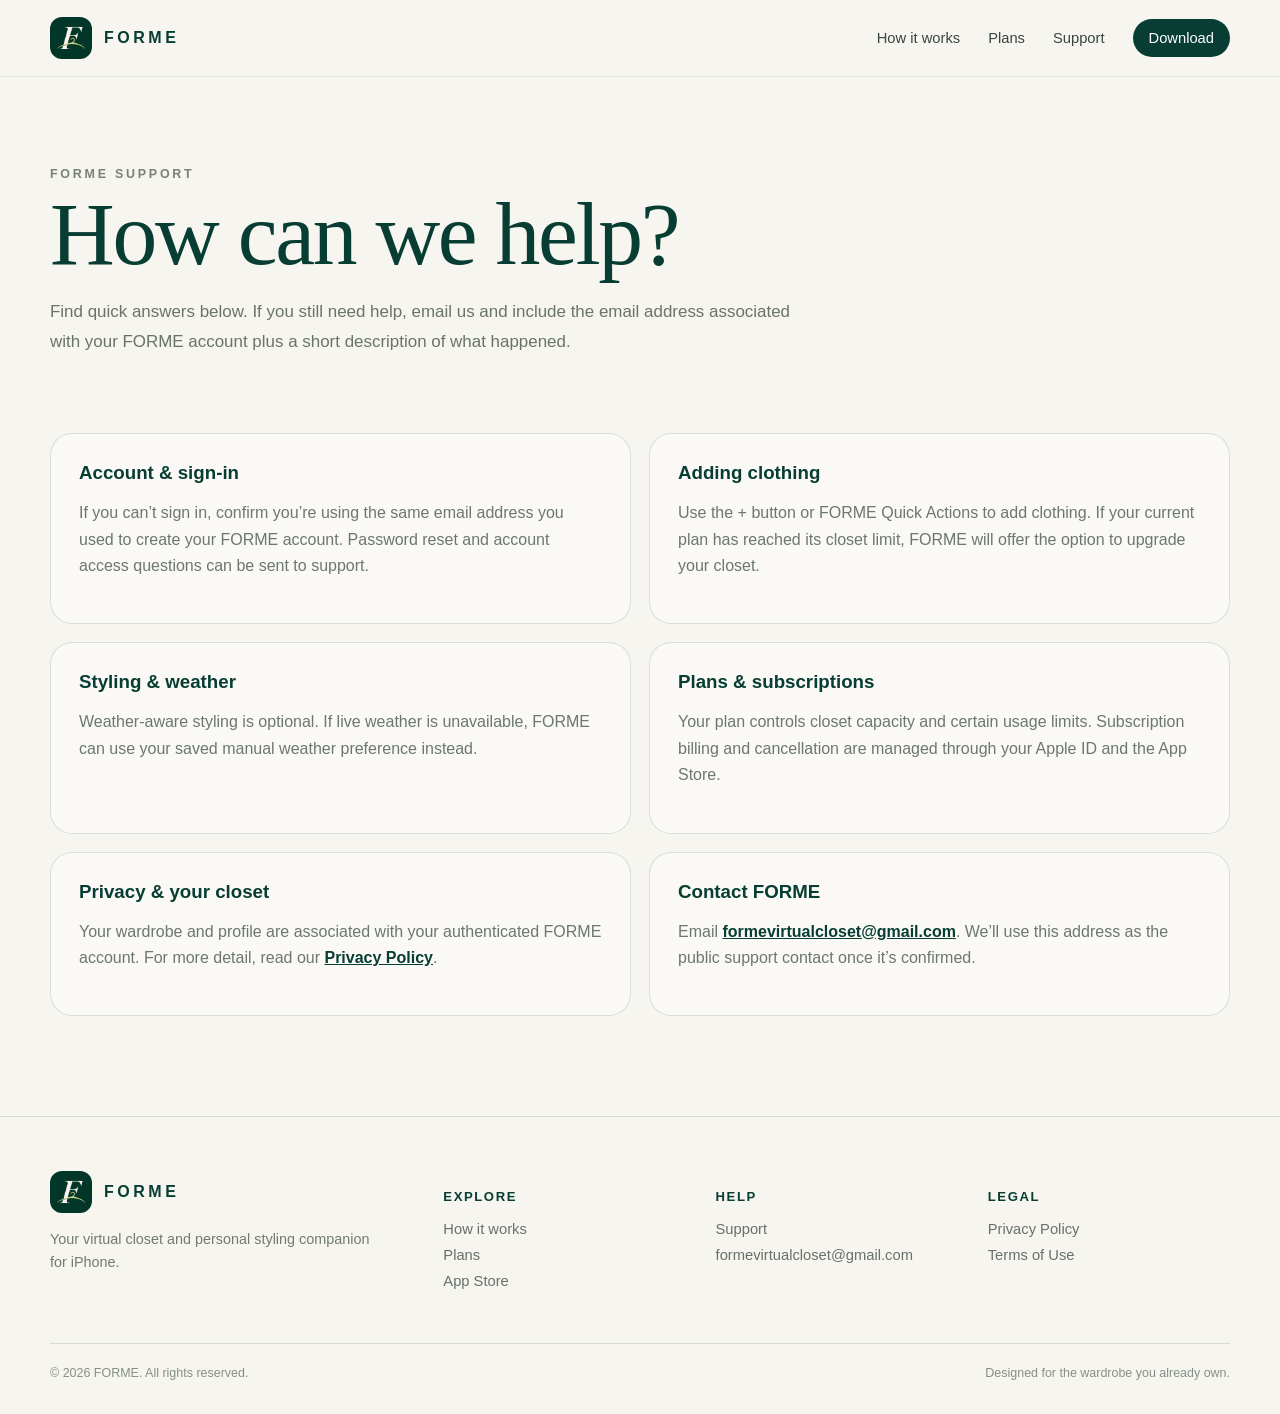
==== support.html @ e9fafc0f "Add files via upload" ====
<!doctype html><html lang="en"><head><meta charset="utf-8"><meta name="viewport" content="width=device-width,initial-scale=1"><title>FORME Support</title><meta name="description" content="Get help with your FORME account, closet, styling tools and plans."><link rel="icon" href="assets/app-icon.png"><link rel="stylesheet" href="styles.css"><script src="config.js" defer></script><script src="script.js" defer></script></head><body>
<header class="site-header"><div class="container nav"><a class="brand" href="index.html"><img src="assets/app-icon.png" alt="FORME"><span>FORME</span></a><button class="mobile-toggle">☰</button><nav class="nav-links"><a href="how-it-works.html">How it works</a><a href="index.html#plans">Plans</a><a href="support.html">Support</a><a class="nav-cta" data-app-store href="#">Download</a></nav></div></header>
<main><section class="page-hero"><div class="container"><div class="eyebrow">FORME Support</div><h1 class="serif">How can we help?</h1><p>Find quick answers below. If you still need help, email us and include the email address associated with your FORME account plus a short description of what happened.</p></div></section><section><div class="container support-grid">
<div class="support-card"><h3>Account & sign-in</h3><p>If you can’t sign in, confirm you’re using the same email address you used to create your FORME account. Password reset and account access questions can be sent to support.</p></div>
<div class="support-card"><h3>Adding clothing</h3><p>Use the + button or FORME Quick Actions to add clothing. If your current plan has reached its closet limit, FORME will offer the option to upgrade your closet.</p></div>
<div class="support-card"><h3>Styling & weather</h3><p>Weather-aware styling is optional. If live weather is unavailable, FORME can use your saved manual weather preference instead.</p></div>
<div class="support-card"><h3>Plans & subscriptions</h3><p>Your plan controls closet capacity and certain usage limits. Subscription billing and cancellation are managed through your Apple ID and the App Store.</p></div>
<div class="support-card"><h3>Privacy & your closet</h3><p>Your wardrobe and profile are associated with your authenticated FORME account. For more detail, read our <a href="privacy.html">Privacy Policy</a>.</p></div>
<div class="support-card"><h3>Contact FORME</h3><p>Email <a data-support-email href="#">formevirtualcloset@gmail.com</a>. We’ll use this address as the public support contact once it’s confirmed.</p></div>
</div></section></main>
<footer><div class="container"><div class="footer-grid"><div class="footer-brand"><a class="brand" href="index.html"><img src="assets/app-icon.png" alt="FORME"><span>FORME</span></a><p>Your virtual closet and personal styling companion for iPhone.</p></div><div class="footer-col"><h4>Explore</h4><a href="how-it-works.html">How it works</a><a href="index.html#plans">Plans</a><a data-app-store href="#">App Store</a></div><div class="footer-col"><h4>Help</h4><a href="support.html">Support</a><a data-support-email href="#">Email us</a></div><div class="footer-col"><h4>Legal</h4><a href="privacy.html">Privacy Policy</a><a href="terms.html">Terms of Use</a></div></div><div class="footer-bottom"><span>© 2026 FORME. All rights reserved.</span><span>Designed for the wardrobe you already own.</span></div></div></footer></body></html>
---- styles.css ----
:root {
  --paper: #f7f5ef;
  --paper-2: #efede6;
  --forest: #073d32;
  --forest-2: #124d40;
  --sage: #778471;
  --mist: #d9ded7;
  --ink: #18231f;
  --line: rgba(7,61,50,.14);
  --white: #fff;
  --shadow: 0 24px 70px rgba(22,34,29,.12);
  --radius: 28px;
}
* { box-sizing: border-box; }
html { scroll-behavior: smooth; }
body {
  margin: 0;
  color: var(--ink);
  background: var(--paper);
  font-family: -apple-system, BlinkMacSystemFont, "Segoe UI", Helvetica, Arial, sans-serif;
  -webkit-font-smoothing: antialiased;
}
a { color: inherit; }
img { display:block; max-width:100%; }
.container { width:min(1180px, calc(100% - 48px)); margin:0 auto; }
.serif { font-family: Georgia, "Times New Roman", serif; font-weight:400; letter-spacing:-.025em; }
.eyebrow { font-size:.78rem; letter-spacing:.22em; text-transform:uppercase; color:var(--sage); font-weight:700; }
.muted { color:var(--sage); }
.site-header {
  position:sticky; top:0; z-index:50; backdrop-filter: blur(18px);
  background:rgba(247,245,239,.86); border-bottom:1px solid rgba(7,61,50,.07);
}
.nav { height:76px; display:flex; align-items:center; justify-content:space-between; gap:24px; }
.brand { display:flex; align-items:center; gap:12px; text-decoration:none; font-weight:750; letter-spacing:.22em; color:var(--forest); }
.brand img { width:42px; height:42px; border-radius:12px; }
.nav-links { display:flex; align-items:center; gap:28px; font-size:.92rem; }
.nav-links a { text-decoration:none; color:#38463f; }
.nav-links a:hover { color:var(--forest); }
.nav-cta { padding:11px 16px; background:var(--forest); color:white!important; border-radius:999px; }
.mobile-toggle { display:none; border:0; background:transparent; font-size:1.5rem; }
.hero { padding:56px 0 42px; }
.hero-art { overflow:hidden; border-radius:32px; box-shadow:var(--shadow); border:1px solid rgba(7,61,50,.08); }
.hero-art picture, .hero-art img { width:100%; }
.mobile-hero-copy { display:none; }
.app-store-button {
  display:inline-flex; align-items:center; justify-content:center; gap:12px;
  text-decoration:none; background:#101311; color:white; border-radius:14px;
  min-height:56px; padding:11px 20px; box-shadow:0 10px 24px rgba(0,0,0,.12);
  transition:transform .2s ease, box-shadow .2s ease;
}
.app-store-button:hover { transform:translateY(-2px); box-shadow:0 14px 30px rgba(0,0,0,.16); }
.app-store-button .badge-small { display:block; font-size:.68rem; letter-spacing:.04em; opacity:.75; line-height:1.1; }
.app-store-button .badge-big { display:block; font-size:1.05rem; font-weight:650; line-height:1.2; }
.app-store-button.disabled { opacity:.72; cursor:default; }
.hero-mobile-cta { margin-top:26px; }
.intro { padding:92px 0 46px; text-align:center; }
.intro h1 { font-size:clamp(2.8rem, 7vw, 6.2rem); color:var(--forest); margin:10px auto 22px; max-width:930px; line-height:.95; }
.intro p { max-width:700px; margin:0 auto; font-size:1.16rem; line-height:1.7; color:#647064; }
.features { padding:42px 0 100px; }
.feature-grid { display:grid; grid-template-columns:repeat(4,1fr); gap:16px; }
.feature { padding:30px 24px; border:1px solid var(--line); border-radius:22px; background:rgba(255,255,255,.42); min-height:190px; }
.feature .icon { font-size:1.6rem; color:var(--forest); margin-bottom:24px; }
.feature h3 { margin:0 0 10px; color:var(--forest); font-size:1.05rem; }
.feature p { margin:0; color:#6b766b; line-height:1.6; font-size:.92rem; }
.section { padding:104px 0; }
.section.alt { background:#eeece4; }
.split { display:grid; grid-template-columns:1fr 1fr; gap:70px; align-items:center; }
.section-copy h2 { color:var(--forest); font-size:clamp(2.4rem,5vw,4.8rem); line-height:.98; margin:12px 0 24px; }
.section-copy p { color:#68746a; line-height:1.75; font-size:1.03rem; }
.steps { margin-top:28px; display:grid; gap:16px; }
.step { display:grid; grid-template-columns:36px 1fr; gap:14px; align-items:start; }
.step-num { width:36px; height:36px; border-radius:50%; display:grid; place-items:center; background:var(--forest); color:white; font-size:.8rem; }
.phone-collage { position:relative; min-height:660px; }
.phone { position:absolute; width:56%; border-radius:34px; overflow:hidden; box-shadow:var(--shadow); border:1px solid rgba(7,61,50,.1); background:white; }
.phone.one { left:2%; top:8%; transform:rotate(-5deg); }
.phone.two { right:2%; top:0; transform:rotate(4deg); }
.phone.three { left:23%; top:35%; width:54%; transform:rotate(-1deg); }
.gallery-section { padding:100px 0; overflow:hidden; }
.gallery-title { display:flex; align-items:end; justify-content:space-between; gap:30px; margin-bottom:34px; }
.gallery-title h2 { color:var(--forest); font-size:clamp(2.2rem,4vw,4rem); margin:8px 0 0; }
.gallery-scroll { display:grid; grid-template-columns:repeat(6, minmax(240px, 1fr)); gap:18px; overflow-x:auto; padding:4px 4px 28px; scrollbar-width:thin; }
.gallery-card { min-width:240px; border-radius:24px; overflow:hidden; box-shadow:0 14px 36px rgba(22,34,29,.09); border:1px solid var(--line); background:#fff; }
.plans { padding:104px 0; background:var(--forest); color:white; }
.plans .eyebrow { color:#c1cabc; }
.plans h2 { font-size:clamp(2.6rem,5vw,5rem); margin:10px 0 16px; }
.plans-lead { max-width:670px; color:#d5ddd6; line-height:1.7; }
.plan-grid { margin-top:46px; display:grid; grid-template-columns:repeat(3,1fr); gap:18px; }
.plan { border-radius:26px; padding:30px; background:rgba(255,255,255,.07); border:1px solid rgba(255,255,255,.14); }
.plan.featured { background:#f6f3ea; color:var(--ink); transform:translateY(-10px); }
.plan h3 { font-size:1.25rem; margin:0 0 6px; }
.price { font-family:Georgia,serif; font-size:2.8rem; margin:22px 0 8px; }
.price span { font-family:inherit; font-size:.9rem; opacity:.65; }
.plan ul { list-style:none; padding:0; margin:24px 0 0; display:grid; gap:12px; font-size:.93rem; opacity:.9; }
.plan li::before { content:"✓"; margin-right:9px; }
.cta { padding:116px 0; text-align:center; }
.cta-inner { max-width:850px; margin:auto; }
.cta h2 { font-size:clamp(3rem,7vw,6rem); color:var(--forest); margin:10px 0 24px; line-height:.95; }
.cta p { max-width:620px; margin:0 auto 30px; color:#6a766d; font-size:1.08rem; line-height:1.7; }
footer { border-top:1px solid var(--line); padding:54px 0 34px; }
.footer-grid { display:grid; grid-template-columns:1.5fr repeat(3,1fr); gap:30px; }
.footer-brand p { max-width:320px; line-height:1.6; color:#707b72; font-size:.9rem; }
.footer-col h4 { color:var(--forest); font-size:.82rem; letter-spacing:.12em; text-transform:uppercase; }
.footer-col a { display:block; text-decoration:none; color:#66716a; margin:10px 0; font-size:.92rem; }
.footer-bottom { display:flex; justify-content:space-between; gap:20px; margin-top:44px; padding-top:22px; border-top:1px solid var(--line); color:#849087; font-size:.78rem; }
.page-hero { padding:90px 0 60px; }
.page-hero h1 { font-size:clamp(3rem,7vw,6rem); color:var(--forest); margin:10px 0 20px; line-height:.96; }
.page-hero p { max-width:760px; color:#68746a; line-height:1.75; font-size:1.06rem; }
.content-wrap { max-width:850px; margin:0 auto; padding:20px 0 110px; }
.content-wrap h2 { font-family:Georgia,serif; font-weight:400; color:var(--forest); font-size:2rem; margin:48px 0 14px; }
.content-wrap h3 { color:var(--forest); margin:28px 0 10px; }
.content-wrap p, .content-wrap li { color:#626e65; line-height:1.78; }
.content-wrap ul { padding-left:22px; }
.support-grid { display:grid; grid-template-columns:repeat(2,1fr); gap:18px; padding-bottom:100px; }
.support-card { padding:28px; border:1px solid var(--line); border-radius:22px; background:rgba(255,255,255,.42); }
.support-card h3 { color:var(--forest); margin:0 0 10px; }
.support-card p { color:#6c776e; line-height:1.65; }
.support-card a { color:var(--forest); font-weight:650; }
.mobile-only { display:none; }
@media (max-width: 900px) {
  .nav-links { display:none; position:absolute; top:76px; left:0; right:0; padding:22px 24px; background:var(--paper); border-bottom:1px solid var(--line); flex-direction:column; align-items:flex-start; }
  .nav-links.open { display:flex; }
  .mobile-toggle { display:block; }
  .hero { padding:26px 0 24px; }
  .hero-art { display:none; }
  .mobile-hero-copy { display:grid; grid-template-columns:1fr; gap:24px; }
  .mobile-hero-copy .icon-wrap { width:88px; height:88px; border-radius:24px; overflow:hidden; box-shadow:0 10px 30px rgba(7,61,50,.18); }
  .mobile-hero-copy h1 { color:var(--forest); font-size:clamp(3.3rem,15vw,5.1rem); line-height:.92; margin:10px 0 16px; }
  .mobile-hero-copy p { color:#68746a; line-height:1.65; font-size:1rem; }
  .mobile-hero-shot { border-radius:28px; overflow:hidden; box-shadow:var(--shadow); }
  .intro { padding:72px 0 32px; }
  .feature-grid { grid-template-columns:1fr 1fr; }
  .split { grid-template-columns:1fr; gap:42px; }
  .phone-collage { min-height:590px; order:2; }
  .plan-grid { grid-template-columns:1fr; }
  .plan.featured { transform:none; }
  .footer-grid { grid-template-columns:1fr 1fr; }
  .support-grid { grid-template-columns:1fr; }
}
@media (max-width: 560px) {
  .container { width:min(100% - 28px, 1180px); }
  .nav { height:68px; }
  .brand img { width:36px; height:36px; border-radius:10px; }
  .brand { font-size:.86rem; }
  .feature-grid { grid-template-columns:1fr; }
  .feature { min-height:auto; }
  .section, .gallery-section, .plans { padding:76px 0; }
  .phone-collage { min-height:480px; }
  .phone { width:64%; border-radius:24px; }
  .phone.one { left:0; }
  .phone.two { right:0; }
  .phone.three { left:18%; top:34%; width:64%; }
  .gallery-scroll { grid-template-columns:repeat(6, 74vw); }
  .footer-grid { grid-template-columns:1fr; }
  .footer-bottom { flex-direction:column; }
  .page-hero { padding:64px 0 36px; }
}
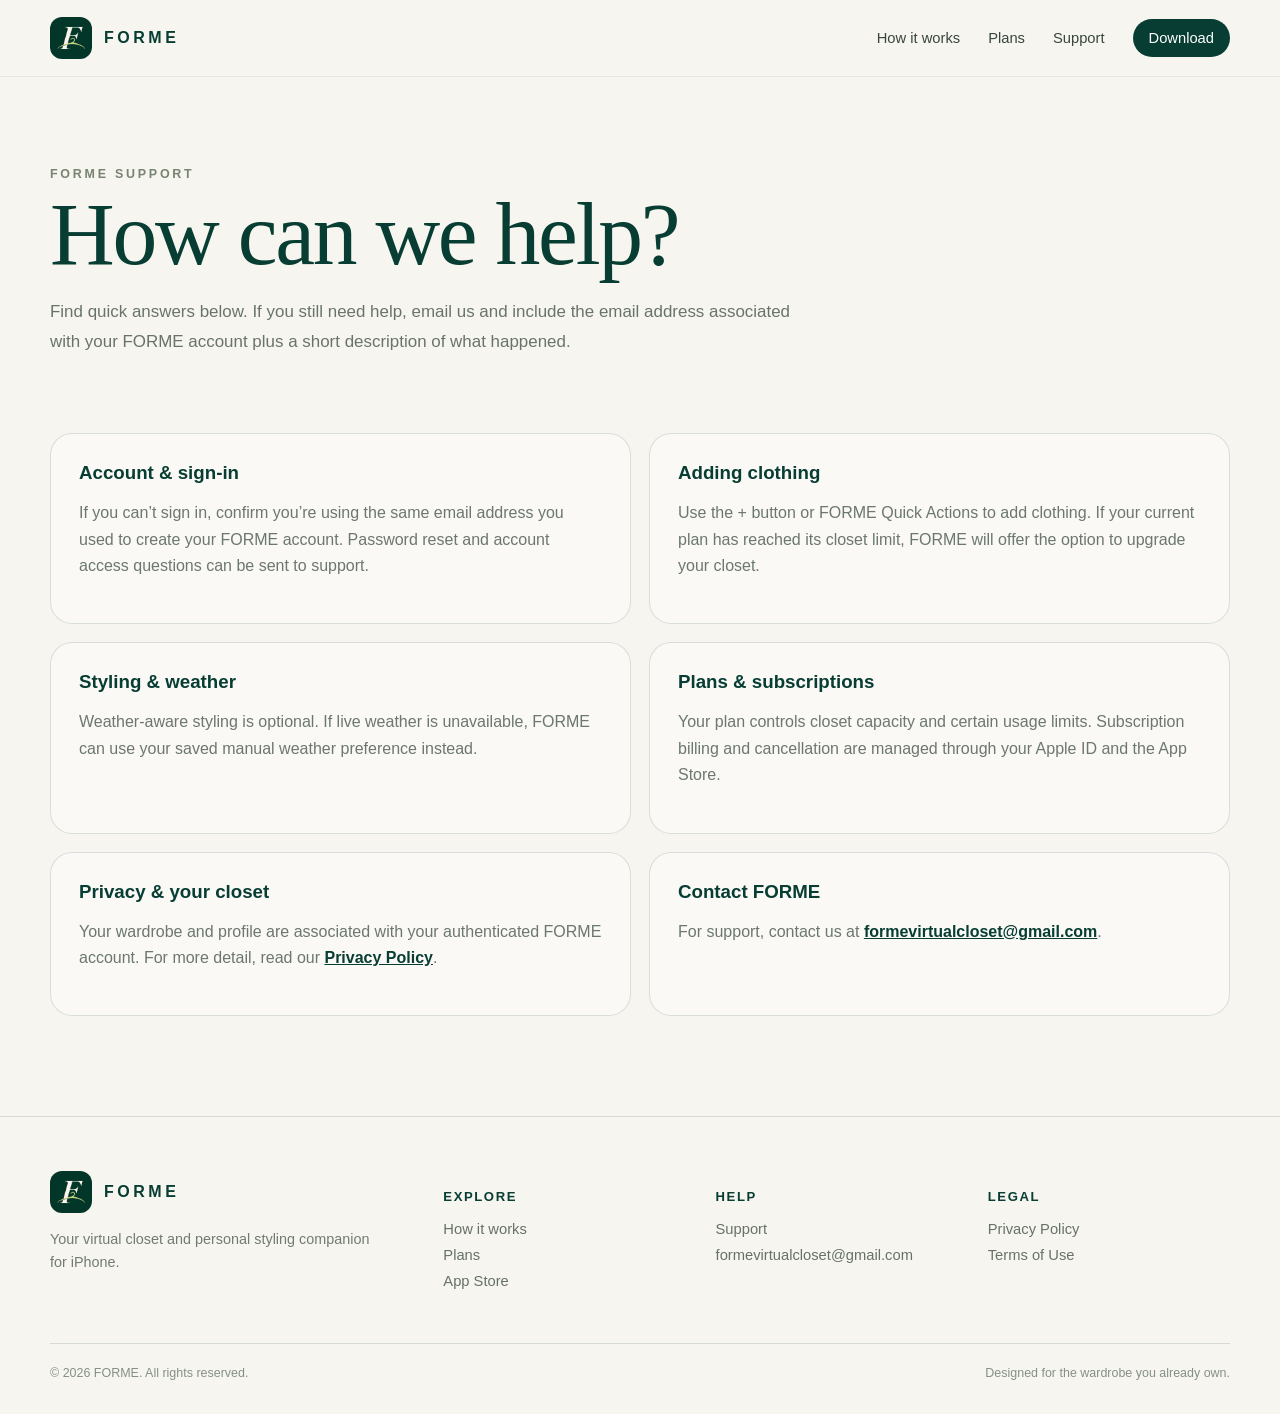
==== commit c42191e9: "Update support.html" ====
--- a/support.html
+++ b/support.html
@@ -6,6 +6,6 @@
 <div class="support-card"><h3>Styling & weather</h3><p>Weather-aware styling is optional. If live weather is unavailable, FORME can use your saved manual weather preference instead.</p></div>
 <div class="support-card"><h3>Plans & subscriptions</h3><p>Your plan controls closet capacity and certain usage limits. Subscription billing and cancellation are managed through your Apple ID and the App Store.</p></div>
 <div class="support-card"><h3>Privacy & your closet</h3><p>Your wardrobe and profile are associated with your authenticated FORME account. For more detail, read our <a href="privacy.html">Privacy Policy</a>.</p></div>
-<div class="support-card"><h3>Contact FORME</h3><p>Email <a data-support-email href="#">formevirtualcloset@gmail.com</a>. We’ll use this address as the public support contact once it’s confirmed.</p></div>
+<div class="support-card"><h3>Contact FORME</h3><p>For support, contact us at <a data-support-email href="#">formevirtualcloset@gmail.com</a>.</p></div>
 </div></section></main>
 <footer><div class="container"><div class="footer-grid"><div class="footer-brand"><a class="brand" href="index.html"><img src="assets/app-icon.png" alt="FORME"><span>FORME</span></a><p>Your virtual closet and personal styling companion for iPhone.</p></div><div class="footer-col"><h4>Explore</h4><a href="how-it-works.html">How it works</a><a href="index.html#plans">Plans</a><a data-app-store href="#">App Store</a></div><div class="footer-col"><h4>Help</h4><a href="support.html">Support</a><a data-support-email href="#">Email us</a></div><div class="footer-col"><h4>Legal</h4><a href="privacy.html">Privacy Policy</a><a href="terms.html">Terms of Use</a></div></div><div class="footer-bottom"><span>© 2026 FORME. All rights reserved.</span><span>Designed for the wardrobe you already own.</span></div></div></footer></body></html>
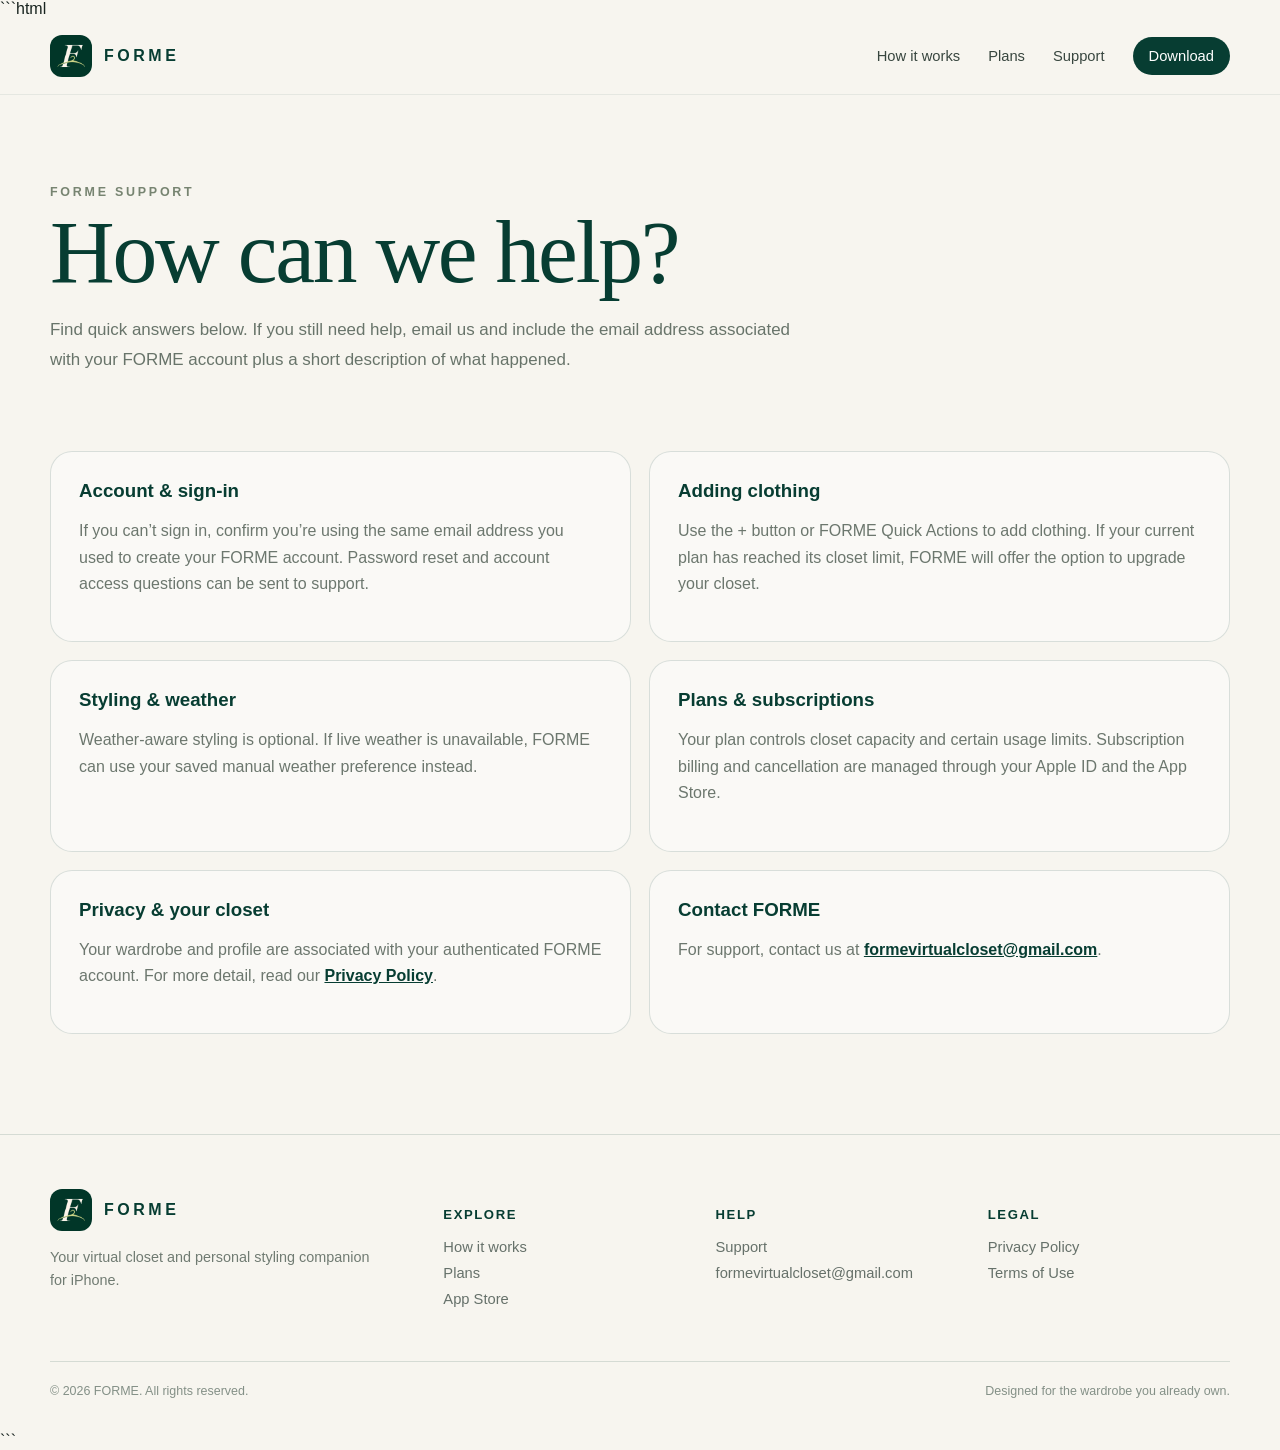
==== commit 46fdb8dd: "Update support.html" ====
--- a/support.html
+++ b/support.html
@@ -1,11 +1,196 @@
-<!doctype html><html lang="en"><head><meta charset="utf-8"><meta name="viewport" content="width=device-width,initial-scale=1"><title>FORME Support</title><meta name="description" content="Get help with your FORME account, closet, styling tools and plans."><link rel="icon" href="assets/app-icon.png"><link rel="stylesheet" href="styles.css"><script src="config.js" defer></script><script src="script.js" defer></script></head><body>
-<header class="site-header"><div class="container nav"><a class="brand" href="index.html"><img src="assets/app-icon.png" alt="FORME"><span>FORME</span></a><button class="mobile-toggle">☰</button><nav class="nav-links"><a href="how-it-works.html">How it works</a><a href="index.html#plans">Plans</a><a href="support.html">Support</a><a class="nav-cta" data-app-store href="#">Download</a></nav></div></header>
-<main><section class="page-hero"><div class="container"><div class="eyebrow">FORME Support</div><h1 class="serif">How can we help?</h1><p>Find quick answers below. If you still need help, email us and include the email address associated with your FORME account plus a short description of what happened.</p></div></section><section><div class="container support-grid">
-<div class="support-card"><h3>Account & sign-in</h3><p>If you can’t sign in, confirm you’re using the same email address you used to create your FORME account. Password reset and account access questions can be sent to support.</p></div>
-<div class="support-card"><h3>Adding clothing</h3><p>Use the + button or FORME Quick Actions to add clothing. If your current plan has reached its closet limit, FORME will offer the option to upgrade your closet.</p></div>
-<div class="support-card"><h3>Styling & weather</h3><p>Weather-aware styling is optional. If live weather is unavailable, FORME can use your saved manual weather preference instead.</p></div>
-<div class="support-card"><h3>Plans & subscriptions</h3><p>Your plan controls closet capacity and certain usage limits. Subscription billing and cancellation are managed through your Apple ID and the App Store.</p></div>
-<div class="support-card"><h3>Privacy & your closet</h3><p>Your wardrobe and profile are associated with your authenticated FORME account. For more detail, read our <a href="privacy.html">Privacy Policy</a>.</p></div>
-<div class="support-card"><h3>Contact FORME</h3><p>For support, contact us at <a data-support-email href="#">formevirtualcloset@gmail.com</a>.</p></div>
-</div></section></main>
-<footer><div class="container"><div class="footer-grid"><div class="footer-brand"><a class="brand" href="index.html"><img src="assets/app-icon.png" alt="FORME"><span>FORME</span></a><p>Your virtual closet and personal styling companion for iPhone.</p></div><div class="footer-col"><h4>Explore</h4><a href="how-it-works.html">How it works</a><a href="index.html#plans">Plans</a><a data-app-store href="#">App Store</a></div><div class="footer-col"><h4>Help</h4><a href="support.html">Support</a><a data-support-email href="#">Email us</a></div><div class="footer-col"><h4>Legal</h4><a href="privacy.html">Privacy Policy</a><a href="terms.html">Terms of Use</a></div></div><div class="footer-bottom"><span>© 2026 FORME. All rights reserved.</span><span>Designed for the wardrobe you already own.</span></div></div></footer></body></html>
+```html
+<!doctype html>
+<html lang="en">
+<head>
+  <meta charset="utf-8">
+  <meta name="viewport" content="width=device-width,initial-scale=1">
+
+  <title>FORME Support</title>
+
+  <meta
+    name="description"
+    content="Get help with your FORME account, closet, styling tools and plans."
+  >
+
+  <link rel="icon" href="assets/app-icon.png">
+  <link rel="stylesheet" href="styles.css">
+
+  <script src="config.js" defer></script>
+  <script src="script.js" defer></script>
+</head>
+
+<body>
+
+<header class="site-header">
+  <div class="container nav">
+
+    <a class="brand" href="index.html">
+      <img src="assets/app-icon.png" alt="FORME">
+      <span>FORME</span>
+    </a>
+
+    <button class="mobile-toggle">☰</button>
+
+    <nav class="nav-links">
+      <a href="how-it-works.html">How it works</a>
+      <a href="index.html#plans">Plans</a>
+      <a href="support.html">Support</a>
+      <a class="nav-cta" data-app-store href="#">Download</a>
+    </nav>
+
+  </div>
+</header>
+
+
+<main>
+
+  <section class="page-hero">
+    <div class="container">
+
+      <div class="eyebrow">FORME Support</div>
+
+      <h1 class="serif">How can we help?</h1>
+
+      <p>
+        Find quick answers below. If you still need help, email us and include
+        the email address associated with your FORME account plus a short
+        description of what happened.
+      </p>
+
+    </div>
+  </section>
+
+
+  <section>
+
+    <div class="container support-grid">
+
+      <div class="support-card">
+        <h3>Account &amp; sign-in</h3>
+
+        <p>
+          If you can’t sign in, confirm you’re using the same email address
+          you used to create your FORME account. Password reset and account
+          access questions can be sent to support.
+        </p>
+      </div>
+
+
+      <div class="support-card">
+        <h3>Adding clothing</h3>
+
+        <p>
+          Use the + button or FORME Quick Actions to add clothing. If your
+          current plan has reached its closet limit, FORME will offer the
+          option to upgrade your closet.
+        </p>
+      </div>
+
+
+      <div class="support-card">
+        <h3>Styling &amp; weather</h3>
+
+        <p>
+          Weather-aware styling is optional. If live weather is unavailable,
+          FORME can use your saved manual weather preference instead.
+        </p>
+      </div>
+
+
+      <div class="support-card">
+        <h3>Plans &amp; subscriptions</h3>
+
+        <p>
+          Your plan controls closet capacity and certain usage limits.
+          Subscription billing and cancellation are managed through your
+          Apple ID and the App Store.
+        </p>
+      </div>
+
+
+      <div class="support-card">
+        <h3>Privacy &amp; your closet</h3>
+
+        <p>
+          Your wardrobe and profile are associated with your authenticated
+          FORME account. For more detail, read our
+          <a href="privacy.html">Privacy Policy</a>.
+        </p>
+      </div>
+
+
+      <div class="support-card">
+        <h3>Contact FORME</h3>
+
+        <p>
+          For support, contact us at
+          <a data-support-email href="#">formevirtualcloset@gmail.com</a>.
+        </p>
+      </div>
+
+    </div>
+
+  </section>
+
+</main>
+
+
+<footer>
+
+  <div class="container">
+
+    <div class="footer-grid">
+
+      <div class="footer-brand">
+
+        <a class="brand" href="index.html">
+          <img src="assets/app-icon.png" alt="FORME">
+          <span>FORME</span>
+        </a>
+
+        <p>
+          Your virtual closet and personal styling companion for iPhone.
+        </p>
+
+      </div>
+
+
+      <div class="footer-col">
+        <h4>Explore</h4>
+
+        <a href="how-it-works.html">How it works</a>
+        <a href="index.html#plans">Plans</a>
+        <a data-app-store href="#">App Store</a>
+      </div>
+
+
+      <div class="footer-col">
+        <h4>Help</h4>
+
+        <a href="support.html">Support</a>
+        <a data-support-email href="#">Email us</a>
+      </div>
+
+
+      <div class="footer-col">
+        <h4>Legal</h4>
+
+        <a href="privacy.html">Privacy Policy</a>
+        <a href="terms.html">Terms of Use</a>
+      </div>
+
+    </div>
+
+
+    <div class="footer-bottom">
+      <span>© 2026 FORME. All rights reserved.</span>
+      <span>Designed for the wardrobe you already own.</span>
+    </div>
+
+  </div>
+
+</footer>
+
+</body>
+</html>
+```
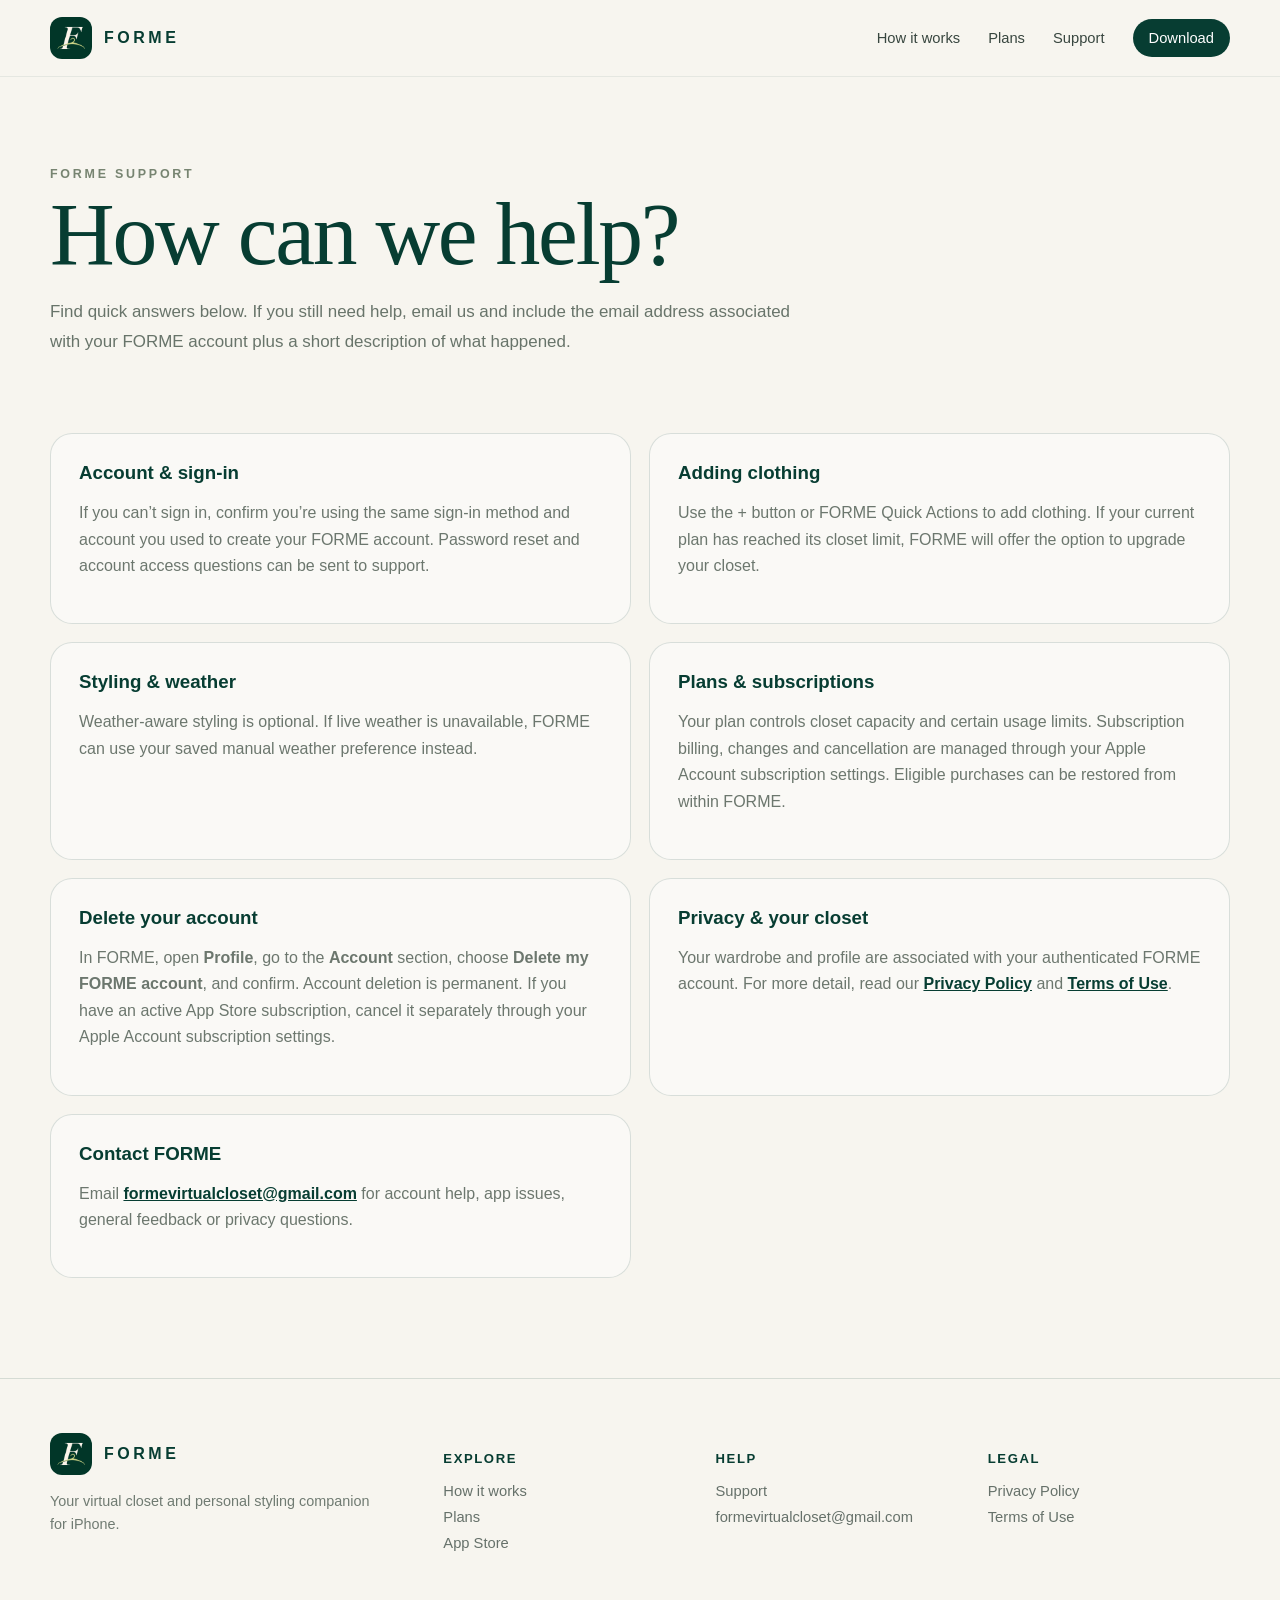
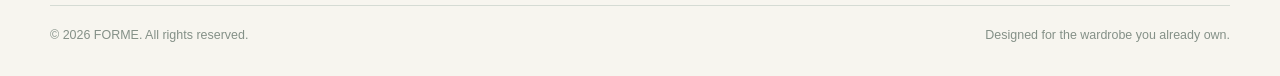
==== commit 787314be: "Update App Store legal and support pages" ====
--- a/support.html
+++ b/support.html
@@ -1,196 +1,29 @@
-```html
 <!doctype html>
 <html lang="en">
 <head>
   <meta charset="utf-8">
   <meta name="viewport" content="width=device-width,initial-scale=1">
-
   <title>FORME Support</title>
-
-  <meta
-    name="description"
-    content="Get help with your FORME account, closet, styling tools and plans."
-  >
-
+  <meta name="description" content="Get help with your FORME account, closet, styling tools, subscriptions and account deletion.">
   <link rel="icon" href="assets/app-icon.png">
   <link rel="stylesheet" href="styles.css">
-
   <script src="config.js" defer></script>
   <script src="script.js" defer></script>
 </head>
-
 <body>
-
-<header class="site-header">
-  <div class="container nav">
-
-    <a class="brand" href="index.html">
-      <img src="assets/app-icon.png" alt="FORME">
-      <span>FORME</span>
-    </a>
-
-    <button class="mobile-toggle">☰</button>
-
-    <nav class="nav-links">
-      <a href="how-it-works.html">How it works</a>
-      <a href="index.html#plans">Plans</a>
-      <a href="support.html">Support</a>
-      <a class="nav-cta" data-app-store href="#">Download</a>
-    </nav>
-
-  </div>
-</header>
-
-
+<header class="site-header"><div class="container nav"><a class="brand" href="index.html"><img src="assets/app-icon.png" alt="FORME"><span>FORME</span></a><button class="mobile-toggle">☰</button><nav class="nav-links"><a href="how-it-works.html">How it works</a><a href="index.html#plans">Plans</a><a href="support.html">Support</a><a class="nav-cta" data-app-store href="#">Download</a></nav></div></header>
 <main>
-
-  <section class="page-hero">
-    <div class="container">
-
-      <div class="eyebrow">FORME Support</div>
-
-      <h1 class="serif">How can we help?</h1>
-
-      <p>
-        Find quick answers below. If you still need help, email us and include
-        the email address associated with your FORME account plus a short
-        description of what happened.
-      </p>
-
-    </div>
-  </section>
-
-
-  <section>
-
-    <div class="container support-grid">
-
-      <div class="support-card">
-        <h3>Account &amp; sign-in</h3>
-
-        <p>
-          If you can’t sign in, confirm you’re using the same email address
-          you used to create your FORME account. Password reset and account
-          access questions can be sent to support.
-        </p>
-      </div>
-
-
-      <div class="support-card">
-        <h3>Adding clothing</h3>
-
-        <p>
-          Use the + button or FORME Quick Actions to add clothing. If your
-          current plan has reached its closet limit, FORME will offer the
-          option to upgrade your closet.
-        </p>
-      </div>
-
-
-      <div class="support-card">
-        <h3>Styling &amp; weather</h3>
-
-        <p>
-          Weather-aware styling is optional. If live weather is unavailable,
-          FORME can use your saved manual weather preference instead.
-        </p>
-      </div>
-
-
-      <div class="support-card">
-        <h3>Plans &amp; subscriptions</h3>
-
-        <p>
-          Your plan controls closet capacity and certain usage limits.
-          Subscription billing and cancellation are managed through your
-          Apple ID and the App Store.
-        </p>
-      </div>
-
-
-      <div class="support-card">
-        <h3>Privacy &amp; your closet</h3>
-
-        <p>
-          Your wardrobe and profile are associated with your authenticated
-          FORME account. For more detail, read our
-          <a href="privacy.html">Privacy Policy</a>.
-        </p>
-      </div>
-
-
-      <div class="support-card">
-        <h3>Contact FORME</h3>
-
-        <p>
-          For support, contact us at
-          <a data-support-email href="#">formevirtualcloset@gmail.com</a>.
-        </p>
-      </div>
-
-    </div>
-
-  </section>
-
+<section class="page-hero"><div class="container"><div class="eyebrow">FORME Support</div><h1 class="serif">How can we help?</h1><p>Find quick answers below. If you still need help, email us and include the email address associated with your FORME account plus a short description of what happened.</p></div></section>
+<section><div class="container support-grid">
+<div class="support-card"><h3>Account & sign-in</h3><p>If you can’t sign in, confirm you’re using the same sign-in method and account you used to create your FORME account. Password reset and account access questions can be sent to support.</p></div>
+<div class="support-card"><h3>Adding clothing</h3><p>Use the + button or FORME Quick Actions to add clothing. If your current plan has reached its closet limit, FORME will offer the option to upgrade your closet.</p></div>
+<div class="support-card"><h3>Styling & weather</h3><p>Weather-aware styling is optional. If live weather is unavailable, FORME can use your saved manual weather preference instead.</p></div>
+<div class="support-card"><h3>Plans & subscriptions</h3><p>Your plan controls closet capacity and certain usage limits. Subscription billing, changes and cancellation are managed through your Apple Account subscription settings. Eligible purchases can be restored from within FORME.</p></div>
+<div class="support-card"><h3>Delete your account</h3><p>In FORME, open <strong>Profile</strong>, go to the <strong>Account</strong> section, choose <strong>Delete my FORME account</strong>, and confirm. Account deletion is permanent. If you have an active App Store subscription, cancel it separately through your Apple Account subscription settings.</p></div>
+<div class="support-card"><h3>Privacy & your closet</h3><p>Your wardrobe and profile are associated with your authenticated FORME account. For more detail, read our <a href="privacy.html">Privacy Policy</a> and <a href="terms.html">Terms of Use</a>.</p></div>
+<div class="support-card"><h3>Contact FORME</h3><p>Email <a data-support-email href="#">formevirtualcloset@gmail.com</a> for account help, app issues, general feedback or privacy questions.</p></div>
+</div></section>
 </main>
-
-
-<footer>
-
-  <div class="container">
-
-    <div class="footer-grid">
-
-      <div class="footer-brand">
-
-        <a class="brand" href="index.html">
-          <img src="assets/app-icon.png" alt="FORME">
-          <span>FORME</span>
-        </a>
-
-        <p>
-          Your virtual closet and personal styling companion for iPhone.
-        </p>
-
-      </div>
-
-
-      <div class="footer-col">
-        <h4>Explore</h4>
-
-        <a href="how-it-works.html">How it works</a>
-        <a href="index.html#plans">Plans</a>
-        <a data-app-store href="#">App Store</a>
-      </div>
-
-
-      <div class="footer-col">
-        <h4>Help</h4>
-
-        <a href="support.html">Support</a>
-        <a data-support-email href="#">Email us</a>
-      </div>
-
-
-      <div class="footer-col">
-        <h4>Legal</h4>
-
-        <a href="privacy.html">Privacy Policy</a>
-        <a href="terms.html">Terms of Use</a>
-      </div>
-
-    </div>
-
-
-    <div class="footer-bottom">
-      <span>© 2026 FORME. All rights reserved.</span>
-      <span>Designed for the wardrobe you already own.</span>
-    </div>
-
-  </div>
-
-</footer>
-
+<footer><div class="container"><div class="footer-grid"><div class="footer-brand"><a class="brand" href="index.html"><img src="assets/app-icon.png" alt="FORME"><span>FORME</span></a><p>Your virtual closet and personal styling companion for iPhone.</p></div><div class="footer-col"><h4>Explore</h4><a href="how-it-works.html">How it works</a><a href="index.html#plans">Plans</a><a data-app-store href="#">App Store</a></div><div class="footer-col"><h4>Help</h4><a href="support.html">Support</a><a data-support-email href="#">Email us</a></div><div class="footer-col"><h4>Legal</h4><a href="privacy.html">Privacy Policy</a><a href="terms.html">Terms of Use</a></div></div><div class="footer-bottom"><span>© 2026 FORME. All rights reserved.</span><span>Designed for the wardrobe you already own.</span></div></div></footer>
 </body>
 </html>
-```
